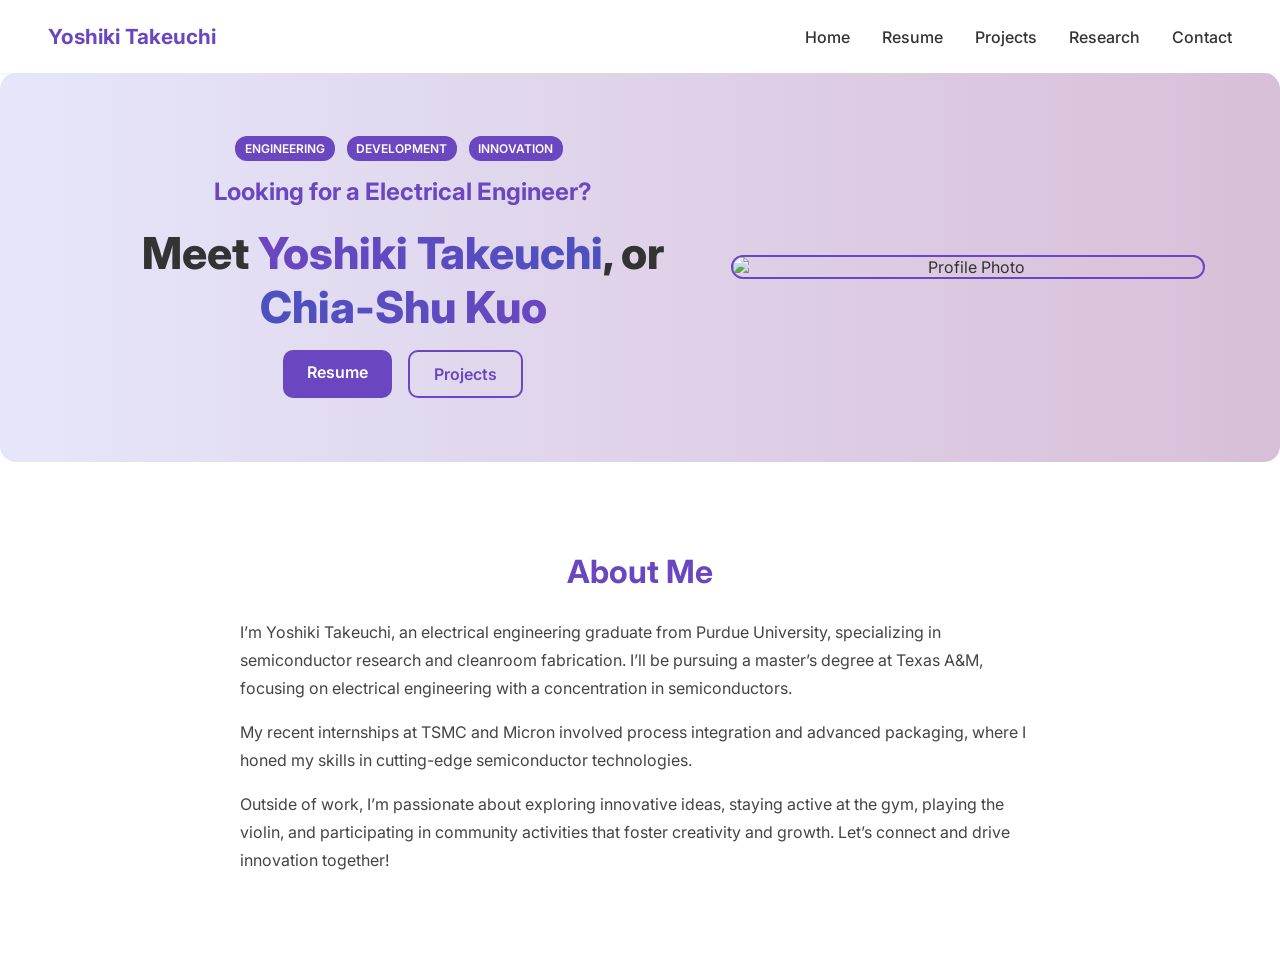
==== index.html @ b3e2d3dc "Add files via upload" ====
<!DOCTYPE html>
<html lang="en">
<head>
  <meta charset="UTF-8" />
  <meta name="viewport" content="width=device-width, initial-scale=1.0" />
  <title>Yoshiki Takeuchi</title>
  <link rel="stylesheet" href="styles.css" />
  <link href="https://fonts.googleapis.com/css2?family=Inter:wght@400;600;700;800&display=swap" rel="stylesheet">
  <style>
    body {
      font-family: 'Inter', sans-serif;
      margin: 0;
      padding: 0;
      background-color: #ffffff;
      color: #333;
    }
    .navbar {
      display: flex;
      justify-content: space-between;
      align-items: center;
      padding: 1.5rem 3rem;
      background-color: #fff;
      box-shadow: 0 2px 8px rgba(0, 0, 0, 0.05);
    }
    .logo {
      font-weight: 700;
      font-size: 1.3rem;
      color: #6B46C1;
    }
    .navbar ul {
      list-style: none;
      display: flex;
      gap: 2rem;
      margin: 0;
      padding: 0;
    }
    .navbar a {
      text-decoration: none;
      color: #333;
      font-weight: 500;
      position: relative;
    }
    .navbar a:hover::after,
    .navbar a.active::after {
      content: '';
      position: absolute;
      left: 0;
      bottom: -5px;
      width: 100%;
      height: 2px;
      background: linear-gradient(to right, #6B46C1, #4C51BF);
    }
    .hero {
        display: flex;
        justify-content: center;
        align-items: center;
        padding: 4rem 3rem;
        background: linear-gradient(to right, #E6E6FA, #D8BFD8);
        border-radius: 1rem;
        flex-wrap: wrap;
        text-align: center;
    }
    .hero-text {
      flex: 1;
      padding: 0 2rem;
      max-width: 50%;
    }
    .tags span {
      background: #6B46C1;
      color: #ffffff;
      font-size: 0.75rem;
      font-weight: 600;
      padding: 0.3rem 0.6rem;
      border-radius: 12px;
      margin-right: 0.5rem;
    }
    .hero h2 {
      font-size: 1.5rem;
      color: #6B46C1;
    }
    .hero h1 {
      font-size: 2.75rem;
      font-weight: 800;
      margin: 1rem 0;
    }
    .gradient-text {
      background: linear-gradient(to right, #6B46C1, #4C51BF);
      -webkit-background-clip: text;
      -webkit-text-fill-color: transparent;
    }
    .gradient-text-alt {
      background: linear-gradient(to right, #4C51BF, #6B46C1);
      -webkit-background-clip: text;
      -webkit-text-fill-color: transparent;
    }
    .buttons {
      display: flex; /* Use flex to align buttons */
      justify-content: center; /* Center the buttons */
      margin-top: 1rem; /* Add some space above the buttons */
    }
    .buttons a {
      text-decoration: none;
      padding: 0.75rem 1.5rem;
      font-weight: 600;
      border-radius: 10px;
      margin: 0 0.5rem; /* Add margin between buttons */
      display: inline-block;
    }
    .btn-primary {
      background-color: #6B46C1;
      color: white;
    }
    .btn-outline {
      border: 2px solid #6B46C1;
      color: #6B46C1;
      background: transparent;
    }
    .hero-image {
      flex: 1;
      display: flex;
      justify-content: center;
      max-width: 40%;
    }
    .hero-image .image-box {
      width: 100%;
      height: auto;
      background: transparent;
      border-radius: 2rem;
      display: flex;
      justify-content: center;
      align-items: center;
      overflow: hidden;
      transition: transform 0.3s ease;
      border: 2px solid #6B46C1;
    }
    .hero-image .image-box:hover {
      transform: scale(1.05);
    }
    .hero-image img {
      width: 100%;
      object-fit: cover;
      border-radius: 2rem;
    }
    .about {
      padding: 4rem 3rem;
      text-align: center;
      background-color: #ffffff;
    }
    .about-title {
      font-size: 2rem;
      font-weight: 700;
      color: #6B46C1;
    }
    .subtitle {
      color: #888;
      margin-bottom: 2rem;
    }
    .about-text {
      max-width: 800px;
      margin: 0 auto;
      font-size: 1rem;
      line-height: 1.75;
      color: #444;
      text-align: left;
    }
  </style>
  <script>
    document.addEventListener('DOMContentLoaded', () => {
      const imageBox = document.querySelector('.image-box');
      imageBox.addEventListener('click', () => {
        alert('Check out my profile or projects!');
      });
    });
  </script>
</head>
<body>
  <header class="navbar">
    <div class="logo">Yoshiki Takeuchi</div>
    <nav>
      <ul>
        <li><a href="index.html" class="nav-link">Home</a></li>
        <li><a href="resume.html" class="nav-link">Resume</a></li>
        <li><a href="projects.html" class="nav-link">Projects</a></li>
        <li><a href="research.html" class="nav-link">Research</a></li>
        <li><a href="contact.html" class="nav-link">Contact</a></li>
      </ul>
    </nav>
  </header>

  <main class="hero horizontal-hero">
    <div class="hero-text">
      <div class="tags">
        <span>ENGINEERING</span>
        <span>DEVELOPMENT</span>
        <span>INNOVATION</span>
      </div>
      <h2>Looking for a Electrical Engineer?</h2>
      <h1>Meet <span class="gradient-text">Yoshiki Takeuchi</span>, or <span class="gradient-text-alt">Chia-Shu Kuo</span></h1>
      <div class="buttons">
        <a href="resume.html" class="btn btn-primary">Resume</a>
        <a href="projects.html" class="btn btn-outline">Projects</a>
      </div>
    </div>

    <div class="hero-image">
      <div class="image-box">
        <img src="profile_pic.JPG" alt="Profile Photo" />
      </div>
    </div>
  </main>

  <section class="about">
    <h2 class="about-title">About Me</h2>
    <!-- <p class="subtitle">Bridging Technology and Innovation for a Better Future</p> -->

    <div class="about-text">
      <p>
        I’m Yoshiki Takeuchi, an electrical engineering graduate from Purdue University, specializing in semiconductor research and cleanroom fabrication. I’ll be pursuing a master’s degree at Texas A&M, focusing on electrical engineering with a concentration in semiconductors.      </p>
      <p>
        My recent internships at TSMC and Micron involved process integration and advanced packaging, where I honed my skills in cutting-edge semiconductor technologies.      </p>
      <p>
        Outside of work, I’m passionate about exploring innovative ideas, staying active at the gym, playing the violin, and participating in community activities that foster creativity and growth. Let’s connect and drive innovation together!      </p>
    </div>
  </section>
</body>
</html>
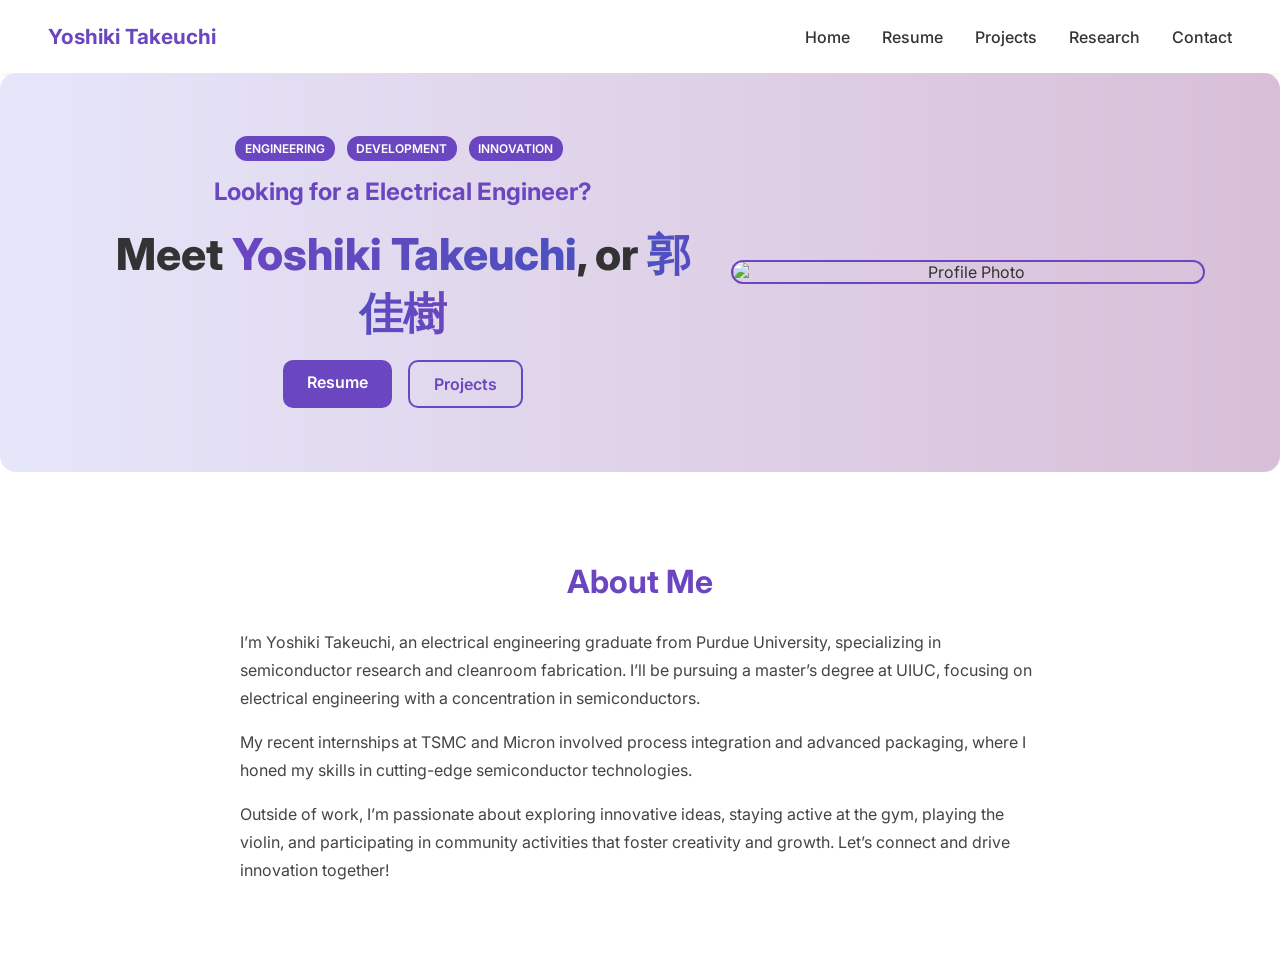
==== commit 9492c812: "Add files via upload" ====
--- a/index.html
+++ b/index.html
@@ -195,7 +195,7 @@
         <span>INNOVATION</span>
       </div>
       <h2>Looking for a Electrical Engineer?</h2>
-      <h1>Meet <span class="gradient-text">Yoshiki Takeuchi</span>, or <span class="gradient-text-alt">Chia-Shu Kuo</span></h1>
+      <h1>Meet <span class="gradient-text">Yoshiki Takeuchi</span>, or <span class="gradient-text-alt">郭佳樹</span></h1>
       <div class="buttons">
         <a href="resume.html" class="btn btn-primary">Resume</a>
         <a href="projects.html" class="btn btn-outline">Projects</a>
@@ -215,7 +215,7 @@
 
     <div class="about-text">
       <p>
-        I’m Yoshiki Takeuchi, an electrical engineering graduate from Purdue University, specializing in semiconductor research and cleanroom fabrication. I’ll be pursuing a master’s degree at Texas A&M, focusing on electrical engineering with a concentration in semiconductors.      </p>
+        I’m Yoshiki Takeuchi, an electrical engineering graduate from Purdue University, specializing in semiconductor research and cleanroom fabrication. I’ll be pursuing a master’s degree at UIUC, focusing on electrical engineering with a concentration in semiconductors.      </p>
       <p>
         My recent internships at TSMC and Micron involved process integration and advanced packaging, where I honed my skills in cutting-edge semiconductor technologies.      </p>
       <p>
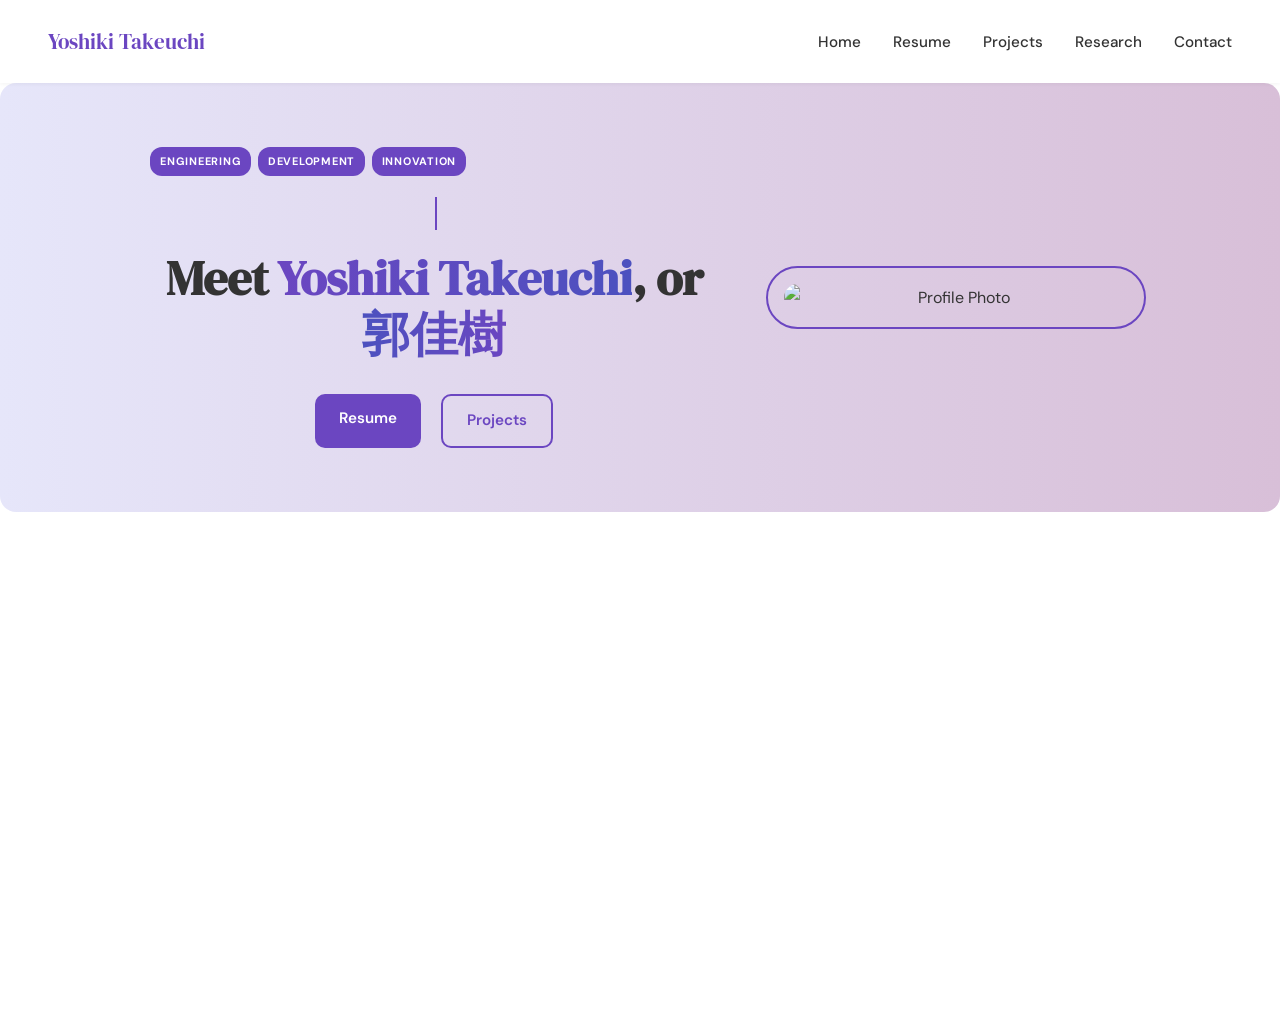
==== commit 1c15019b: "Add files via upload" ====
--- a/index.html
+++ b/index.html
@@ -5,84 +5,40 @@
   <meta name="viewport" content="width=device-width, initial-scale=1.0" />
   <title>Yoshiki Takeuchi</title>
   <link rel="stylesheet" href="styles.css" />
-  <link href="https://fonts.googleapis.com/css2?family=Inter:wght@400;600;700;800&display=swap" rel="stylesheet">
+  <link href="https://fonts.googleapis.com/css2?family=DM+Sans:wght@400;500;600;700&family=DM+Serif+Display:ital@0;1&display=swap" rel="stylesheet">
   <style>
-    body {
-      font-family: 'Inter', sans-serif;
-      margin: 0;
-      padding: 0;
-      background-color: #ffffff;
-      color: #333;
-    }
-    .navbar {
-      display: flex;
-      justify-content: space-between;
-      align-items: center;
-      padding: 1.5rem 3rem;
-      background-color: #fff;
-      box-shadow: 0 2px 8px rgba(0, 0, 0, 0.05);
-    }
-    .logo {
-      font-weight: 700;
-      font-size: 1.3rem;
-      color: #6B46C1;
-    }
-    .navbar ul {
-      list-style: none;
-      display: flex;
-      gap: 2rem;
-      margin: 0;
-      padding: 0;
-    }
-    .navbar a {
-      text-decoration: none;
-      color: #333;
-      font-weight: 500;
-      position: relative;
-    }
-    .navbar a:hover::after,
-    .navbar a.active::after {
-      content: '';
-      position: absolute;
-      left: 0;
-      bottom: -5px;
-      width: 100%;
-      height: 2px;
+    body { background-color: #ffffff; }
+
+    .navbar .logo { font-family: 'DM Serif Display', serif; color: #6B46C1; font-size: 1.3rem; }
+
+    .navbar a::after {
       background: linear-gradient(to right, #6B46C1, #4C51BF);
     }
+
     .hero {
-        display: flex;
-        justify-content: center;
-        align-items: center;
-        padding: 4rem 3rem;
-        background: linear-gradient(to right, #E6E6FA, #D8BFD8);
-        border-radius: 1rem;
-        flex-wrap: wrap;
-        text-align: center;
+      display: flex;
+      justify-content: center;
+      align-items: center;
+      padding: 4rem 3rem;
+      background: linear-gradient(to right, #E6E6FA, #D8BFD8);
+      border-radius: 1rem;
+      flex-wrap: wrap;
+      text-align: center;
+      gap: 2rem;
+      animation: fadeInUp 0.8s ease both;
     }
+
     .hero-text {
       flex: 1;
-      padding: 0 2rem;
-      max-width: 50%;
+      min-width: 260px;
+      padding: 0 1rem;
     }
-    .tags span {
-      background: #6B46C1;
-      color: #ffffff;
-      font-size: 0.75rem;
-      font-weight: 600;
-      padding: 0.3rem 0.6rem;
-      border-radius: 12px;
-      margin-right: 0.5rem;
-    }
-    .hero h2 {
-      font-size: 1.5rem;
-      color: #6B46C1;
-    }
-    .hero h1 {
-      font-size: 2.75rem;
-      font-weight: 800;
-      margin: 1rem 0;
-    }
+
+    .tags span { background: #6B46C1; border-radius: 12px; }
+
+    .hero h2 { font-size: 1.6rem; color: #6B46C1; min-height: 2rem; }
+    .hero h1 { font-family: 'DM Serif Display', serif; font-weight: 400; line-height: 1.15; font-size: 3rem; font-weight: 800; margin: 1rem 0; }
+
     .gradient-text {
       background: linear-gradient(to right, #6B46C1, #4C51BF);
       -webkit-background-clip: text;
@@ -93,37 +49,21 @@
       -webkit-background-clip: text;
       -webkit-text-fill-color: transparent;
     }
-    .buttons {
-      display: flex; /* Use flex to align buttons */
-      justify-content: center; /* Center the buttons */
-      margin-top: 1rem; /* Add some space above the buttons */
-    }
-    .buttons a {
-      text-decoration: none;
-      padding: 0.75rem 1.5rem;
-      font-weight: 600;
-      border-radius: 10px;
-      margin: 0 0.5rem; /* Add margin between buttons */
-      display: inline-block;
-    }
-    .btn-primary {
-      background-color: #6B46C1;
-      color: white;
-    }
-    .btn-outline {
-      border: 2px solid #6B46C1;
-      color: #6B46C1;
-      background: transparent;
-    }
+
+    .buttons { justify-content: center; }
+    .btn-primary { background-color: #6B46C1; color: white; }
+    .btn-outline  { border: 2px solid #6B46C1; color: #6B46C1; background: transparent; }
+
     .hero-image {
       flex: 1;
       display: flex;
       justify-content: center;
-      max-width: 40%;
+      min-width: 220px;
+      max-width: 380px;
     }
+
     .hero-image .image-box {
       width: 100%;
-      height: auto;
       background: transparent;
       border-radius: 2rem;
       display: flex;
@@ -133,50 +73,56 @@
       transition: transform 0.3s ease;
       border: 2px solid #6B46C1;
     }
-    .hero-image .image-box:hover {
-      transform: scale(1.05);
-    }
+    .hero-image .image-box:hover { transform: scale(1.03); }
     .hero-image img {
       width: 100%;
+      height: auto;
       object-fit: cover;
       border-radius: 2rem;
     }
+
     .about {
       padding: 4rem 3rem;
       text-align: center;
       background-color: #ffffff;
     }
-    .about-title {
-      font-size: 2rem;
-      font-weight: 700;
-      color: #6B46C1;
-    }
-    .subtitle {
-      color: #888;
-      margin-bottom: 2rem;
-    }
+    .about-title { font-family: 'DM Serif Display', serif; font-weight: 400; font-size: 2rem; font-weight: 700; color: #6B46C1; }
     .about-text {
       max-width: 800px;
-      margin: 0 auto;
+      margin: 1.5rem auto 0;
       font-size: 1rem;
       line-height: 1.75;
       color: #444;
       text-align: left;
     }
+    .about-text p { margin-bottom: 1.25rem; }
+
+    /* Mobile overrides */
+    @media (max-width: 600px) {
+      .hero { padding: 2.5rem 1.25rem; border-radius: 0; }
+      .hero h1 { font-family: 'DM Serif Display', serif; font-weight: 400; line-height: 1.15; font-size: 1.85rem; }
+      .hero h2 { font-size: 1rem; }
+      .hero-image { max-width: 240px; }
+      .about { padding: 3rem 1.25rem; }
+      .about-title { font-family: 'DM Serif Display', serif; font-weight: 400; font-size: 1.6rem; }
+    }
+
+    @media (max-height: 500px) and (orientation: landscape) {
+      .hero { flex-direction: row; text-align: left; padding: 2rem; }
+      .buttons { justify-content: flex-start; }
+      .tags { justify-content: flex-start; }
+      .hero-image { max-width: 200px; }
+    }
   </style>
-  <script>
-    document.addEventListener('DOMContentLoaded', () => {
-      const imageBox = document.querySelector('.image-box');
-      imageBox.addEventListener('click', () => {
-        alert('Check out my profile or projects!');
-      });
-    });
-  </script>
 </head>
 <body>
+
   <header class="navbar">
     <div class="logo">Yoshiki Takeuchi</div>
-    <nav>
+    <button class="nav-toggle" id="nav-toggle" aria-label="Toggle menu">
+      <span></span><span></span><span></span>
+    </button>
+    <nav id="main-nav">
       <ul>
         <li><a href="index.html" class="nav-link">Home</a></li>
         <li><a href="resume.html" class="nav-link">Resume</a></li>
@@ -194,7 +140,7 @@
         <span>DEVELOPMENT</span>
         <span>INNOVATION</span>
       </div>
-      <h2>Looking for a Electrical Engineer?</h2>
+      <h2><span id="typed-text" class="typed-word"></span></h2>
       <h1>Meet <span class="gradient-text">Yoshiki Takeuchi</span>, or <span class="gradient-text-alt">郭佳樹</span></h1>
       <div class="buttons">
         <a href="resume.html" class="btn btn-primary">Resume</a>
@@ -204,23 +150,19 @@
 
     <div class="hero-image">
       <div class="image-box">
-        <img src="profile_pic.JPG" alt="Profile Photo" />
-      </div>
+        <img src="assets/images/profile_pic.JPG" alt="Profile Photo" /></div>
     </div>
   </main>
 
-  <section class="about">
+  <section class="about reveal">
     <h2 class="about-title">About Me</h2>
-    <!-- <p class="subtitle">Bridging Technology and Innovation for a Better Future</p> -->
-
     <div class="about-text">
-      <p>
-        I’m Yoshiki Takeuchi, an electrical engineering graduate from Purdue University, specializing in semiconductor research and cleanroom fabrication. I’ll be pursuing a master’s degree at UIUC, focusing on electrical engineering with a concentration in semiconductors.      </p>
-      <p>
-        My recent internships at TSMC and Micron involved process integration and advanced packaging, where I honed my skills in cutting-edge semiconductor technologies.      </p>
-      <p>
-        Outside of work, I’m passionate about exploring innovative ideas, staying active at the gym, playing the violin, and participating in community activities that foster creativity and growth. Let’s connect and drive innovation together!      </p>
+      <p>I'm Yoshiki Takeuchi, an electrical engineering graduate from Purdue University, specializing in semiconductor research and cleanroom fabrication. I'll be pursuing a master's degree at UIUC, focusing on electrical engineering with a concentration in semiconductors.</p>
+      <p>My recent internships at TSMC and Micron involved process integration and advanced packaging, where I honed my skills in cutting-edge semiconductor technologies.</p>
+      <p>Outside of work, I'm passionate about exploring innovative ideas, staying active at the gym, playing the violin, and participating in community activities that foster creativity and growth. Let's connect and drive innovation together!</p>
     </div>
   </section>
+
+  <script src="assets/js/main.js"></script>
 </body>
 </html>
--- a/styles.css
+++ b/styles.css
@@ -0,0 +1,415 @@
+/* ============================================================
+   GLOBAL RESET
+   ============================================================ */
+   * {
+    margin: 0;
+    padding: 0;
+    box-sizing: border-box;
+  }
+  
+  html { scroll-behavior: smooth; }
+  
+  body {
+    font-family: 'DM Sans', sans-serif;
+    background-color: #f9f9f9;
+    color: #333;
+    font-size: 1rem;
+    line-height: 1.7;
+  }
+  
+  
+  /* ============================================================
+     NAVBAR
+     ============================================================ */
+  .navbar {
+    display: flex;
+    justify-content: space-between;
+    align-items: center;
+    padding: 1.5rem 3rem;
+    background-color: #fff;
+    box-shadow: 0 1px 4px rgba(0,0,0,0.05);
+    position: sticky;
+    top: 0;
+    z-index: 100;
+  }
+  
+  .logo {
+    font-family: 'DM Serif Display', serif;
+    font-size: 1.3rem;
+    color: grey;
+  }
+  
+  .navbar ul {
+    list-style: none;
+    display: flex;
+    gap: 2rem;
+    margin: 0;
+    padding: 0;
+  }
+  
+  .navbar a {
+    text-decoration: none;
+    color: #333;
+    font-weight: 500;
+    font-size: 0.95rem;
+    position: relative;
+    transition: color 0.3s ease;
+  }
+  
+  .navbar a:hover { color: #3b27e3; }
+  
+  .navbar a.active {
+    color: #3b27e3;
+    font-weight: 700;
+  }
+  
+  .navbar a::after {
+    content: '';
+    position: absolute;
+    left: 0; bottom: -4px;
+    width: 0; height: 2px;
+    background: #3b27e3;
+    transition: width 0.25s ease;
+  }
+  .navbar a:hover::after,
+  .navbar a.active::after { width: 100%; }
+  
+  /* Hamburger */
+  .nav-toggle {
+    display: none;
+    flex-direction: column;
+    gap: 5px;
+    cursor: pointer;
+    background: none;
+    border: none;
+    padding: 4px;
+  }
+  .nav-toggle span {
+    display: block;
+    width: 24px; height: 2px;
+    background: #333;
+    border-radius: 2px;
+    transition: all 0.3s ease;
+  }
+  
+  
+  /* ============================================================
+     HERO
+     ============================================================ */
+  .hero {
+    display: flex;
+    justify-content: space-between;
+    align-items: center;
+    padding: 4rem 3rem;
+    flex-wrap: wrap;
+    gap: 3rem;
+  }
+  
+  .hero-text { max-width: 600px; flex: 1; }
+  
+  .hero-text h1 {
+    font-family: 'DM Serif Display', serif;
+    font-size: 3rem;
+    font-weight: 400;
+    margin-top: 0.8rem;
+    color: #333;
+    line-height: 1.15;
+  }
+  
+  .hero-text h2 {
+    font-family: 'DM Sans', sans-serif;
+    font-size: 1.15rem;
+    color: #666;
+    font-weight: 400;
+    margin: 1rem 0;
+    min-height: 1.8rem;
+  }
+  
+  .horizontal-hero {
+    display: flex;
+    justify-content: space-between;
+    align-items: center;
+    gap: 2rem;
+    padding: 4rem 3rem;
+    background-color: #f5f5f5;
+    flex-wrap: wrap;
+  }
+  
+  .hero-image {
+    flex: 1;
+    display: flex;
+    justify-content: center;
+    min-width: 220px;
+  }
+  
+  .hero-image img {
+    width: 100%;
+    max-width: 500px;
+    height: auto;
+    border-radius: 20px;
+    display: block;
+  }
+  
+  .hero-image .gradient-box {
+    background: linear-gradient(to bottom right, #dcdcdc, #f2f2f2);
+    padding: 2rem;
+    border-radius: 40px;
+  }
+  
+  .hero-image .image-box {
+    background-color: #e8e8e8;
+    border-radius: 30px;
+    padding: 1rem;
+    width: 100%;
+    max-width: 380px;
+  }
+  
+  .hero-image .image-box img {
+    width: 100%;
+    height: auto;
+    max-height: 480px;
+    object-fit: cover;
+    border-radius: 20px;
+    display: block;
+    animation: float 4s ease-in-out infinite;
+  }
+  
+  @keyframes float {
+    0%, 100% { transform: translateY(0); }
+    50%       { transform: translateY(-8px); }
+  }
+  
+  
+  /* ============================================================
+     TAGS
+     ============================================================ */
+  .tags {
+    margin-bottom: 1rem;
+    display: flex;
+    flex-wrap: wrap;
+    gap: 0.4rem;
+  }
+  
+  .tags span {
+    background-color: #bbb;
+    color: white;
+    font-size: 0.68rem;
+    font-weight: 700;
+    letter-spacing: 0.07em;
+    padding: 5px 10px;
+    border-radius: 5px;
+    display: inline-block;
+    text-transform: uppercase;
+  }
+  
+  
+  /* ============================================================
+     BUTTONS
+     ============================================================ */
+  .buttons {
+    margin-top: 2rem;
+    display: flex;
+    gap: 1.2rem;
+    flex-wrap: wrap;
+  }
+  
+  .btn {
+    padding: 0.8rem 1.8rem;
+    font-family: 'DM Sans', sans-serif;
+    font-weight: 600;
+    border-radius: 10px;
+    text-decoration: none;
+    font-size: 0.95rem;
+    transition: transform 0.2s ease, box-shadow 0.2s ease;
+  }
+  
+  .btn:hover {
+    transform: translateY(-2px);
+    box-shadow: 0 6px 16px rgba(0,0,0,0.15);
+  }
+  
+  .btn-primary {
+    background-color: #555;
+    color: white;
+    padding: 0.75rem 1.5rem;
+    border-radius: 10px;
+    font-weight: 600;
+    text-decoration: none;
+  }
+  
+  .btn-outline {
+    border: 2px solid #555;
+    color: #555;
+    background-color: transparent;
+    padding: 0.75rem 1.5rem;
+    border-radius: 10px;
+    font-weight: 600;
+    text-decoration: none;
+  }
+  
+  
+  /* ============================================================
+     GRADIENT TEXT
+     ============================================================ */
+  .gradient-text {
+    background: linear-gradient(to right, #5e5e5e, #7a7a7a);
+    -webkit-background-clip: text;
+    -webkit-text-fill-color: transparent;
+  }
+  
+  .gradient-text-alt {
+    background: linear-gradient(to right, #888888, #aaaaaa);
+    -webkit-background-clip: text;
+    -webkit-text-fill-color: transparent;
+  }
+  
+  
+  /* ============================================================
+     ABOUT SECTION
+     ============================================================ */
+  .about {
+    background-color: #f2f2f2;
+    padding: 5rem 2rem;
+    text-align: center;
+  }
+  
+  .about-title {
+    font-family: 'DM Serif Display', serif;
+    font-size: 2.6rem;
+    font-weight: 400;
+    background: linear-gradient(to right, #5e5e5e, #8f8f8f);
+    -webkit-background-clip: text;
+    -webkit-text-fill-color: transparent;
+    margin-bottom: 1rem;
+  }
+  
+  .subtitle {
+    font-size: 1.1rem;
+    color: #444;
+    margin-bottom: 2.5rem;
+  }
+  
+  .about-text {
+    max-width: 750px;
+    margin: 0 auto 3rem;
+    font-size: 1rem;
+    line-height: 1.8;
+    color: #555;
+  }
+  
+  .about-text p { margin-bottom: 1.5rem; }
+  
+  
+  /* ============================================================
+     SOCIAL ICONS
+     ============================================================ */
+  .social-icons {
+    display: flex;
+    justify-content: center;
+    gap: 2rem;
+    flex-wrap: wrap;
+  }
+  
+  .social-icons img {
+    width: 32px; height: 32px;
+    filter: grayscale(100%) contrast(120%);
+    transition: filter 0.3s ease;
+  }
+  .social-icons img:hover { filter: none; }
+  
+  
+  /* ============================================================
+     ANIMATIONS
+     ============================================================ */
+  .reveal {
+    opacity: 0;
+    transform: translateY(24px);
+    transition: opacity 0.6s ease, transform 0.6s ease;
+  }
+  .reveal.visible { opacity: 1; transform: translateY(0); }
+  
+  .reveal-stagger > * {
+    opacity: 0;
+    transform: translateY(20px);
+    transition: opacity 0.5s ease, transform 0.5s ease;
+  }
+  .reveal-stagger.visible > *:nth-child(1) { opacity:1; transform:translateY(0); transition-delay:0s; }
+  .reveal-stagger.visible > *:nth-child(2) { opacity:1; transform:translateY(0); transition-delay:0.12s; }
+  .reveal-stagger.visible > *:nth-child(3) { opacity:1; transform:translateY(0); transition-delay:0.24s; }
+  
+  .typed-word {
+    border-right: 2px solid #6B46C1;
+    padding-right: 3px;
+    animation: blink 0.75s step-end infinite;
+    font-style: italic;
+  }
+  @keyframes blink { 50% { border-color: transparent; } }
+  
+  @keyframes fadeInUp {
+    from { opacity: 0; transform: translateY(20px); }
+    to   { opacity: 1; transform: translateY(0); }
+  }
+  
+  
+  /* ============================================================
+     RESPONSIVE — TABLET (max 900px)
+     ============================================================ */
+  @media (max-width: 900px) {
+    .navbar { padding: 1.25rem 2rem; }
+    .horizontal-hero { flex-direction: column; text-align: center; padding: 3rem 2rem; }
+    .hero-text { max-width: 100%; }
+    .hero-text h1 { font-size: 2.4rem; }
+    .hero-image { max-width: 320px; margin: 0 auto; }
+    .buttons { justify-content: center; }
+    .tags { justify-content: center; }
+    .about { padding: 3.5rem 1.5rem; }
+    .about-title { font-size: 2rem; }
+  }
+  
+  
+  /* ============================================================
+     RESPONSIVE — MOBILE (max 600px)
+     ============================================================ */
+  @media (max-width: 600px) {
+    .navbar { padding: 1rem 1.5rem; }
+    .nav-toggle { display: flex; }
+  
+    .navbar nav {
+      display: none;
+      position: absolute;
+      top: 64px; left: 0; right: 0;
+      background: #fff;
+      box-shadow: 0 4px 12px rgba(0,0,0,0.08);
+      padding: 1rem 0;
+      z-index: 99;
+    }
+    .navbar nav.open { display: block; }
+    .navbar ul { flex-direction: column; gap: 0; align-items: center; }
+    .navbar ul li { width: 100%; text-align: center; }
+    .navbar a { display: block; padding: 0.85rem 1rem; font-size: 1rem; }
+  
+    .horizontal-hero { flex-direction: column; text-align: center; padding: 2.5rem 1.25rem; gap: 1.5rem; }
+    .hero-text h1 { font-size: 2rem; }
+    .hero-text h2 { font-size: 1rem; }
+    .hero-image { max-width: 260px; }
+    .hero-image .image-box img { max-height: 300px; }
+    .buttons { justify-content: center; gap: 0.75rem; }
+    .btn, .btn-primary, .btn-outline { padding: 0.65rem 1.25rem; font-size: 0.9rem; }
+    .about { padding: 3rem 1.25rem; }
+    .about-title { font-size: 1.8rem; }
+    .about-text { font-size: 0.95rem; }
+  }
+  
+  
+  /* ============================================================
+     RESPONSIVE — LANDSCAPE PHONE
+     ============================================================ */
+  @media (max-height: 500px) and (orientation: landscape) {
+    .horizontal-hero { flex-direction: row; padding: 2rem; gap: 1.5rem; text-align: left; }
+    .hero-text h1 { font-size: 1.8rem; }
+    .hero-text h2 { font-size: 0.95rem; }
+    .hero-image { max-width: 200px; }
+    .hero-image .image-box img { max-height: 200px; }
+    .tags { justify-content: flex-start; }
+    .buttons { justify-content: flex-start; }
+  }
